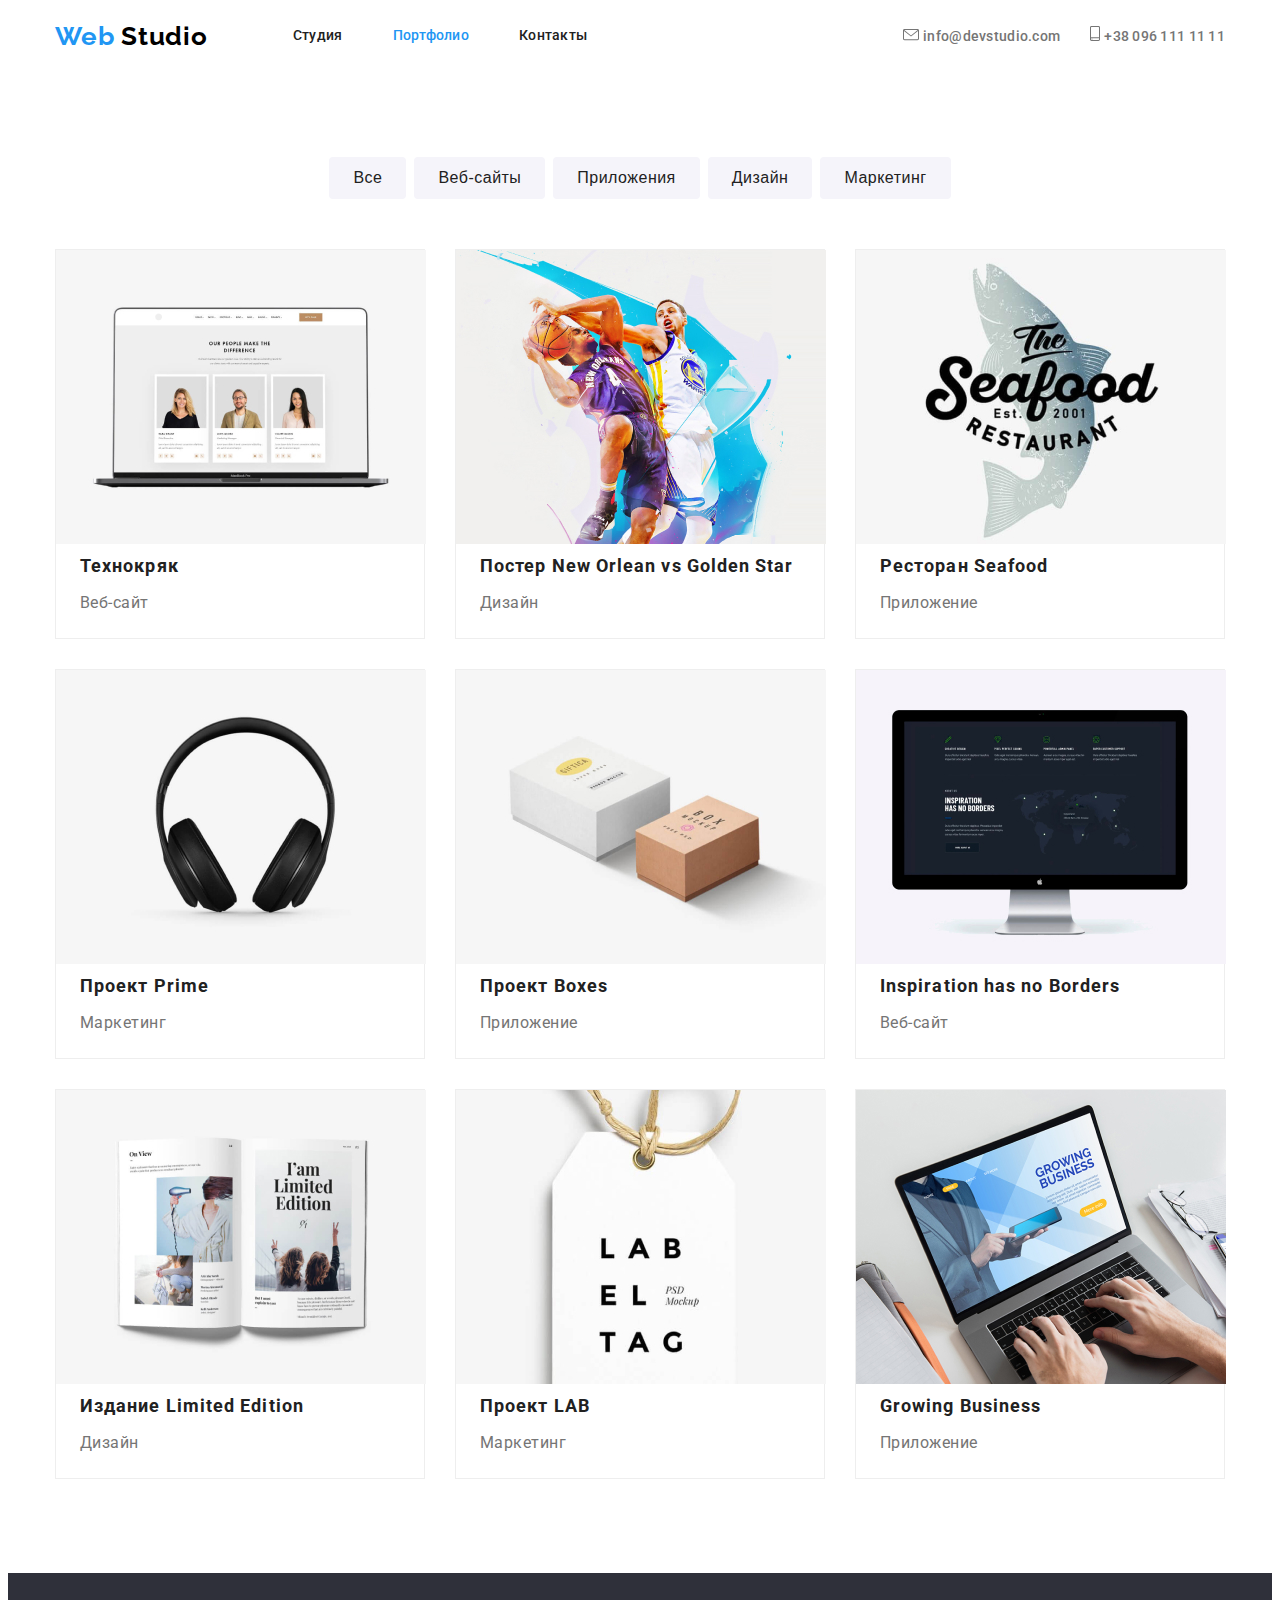
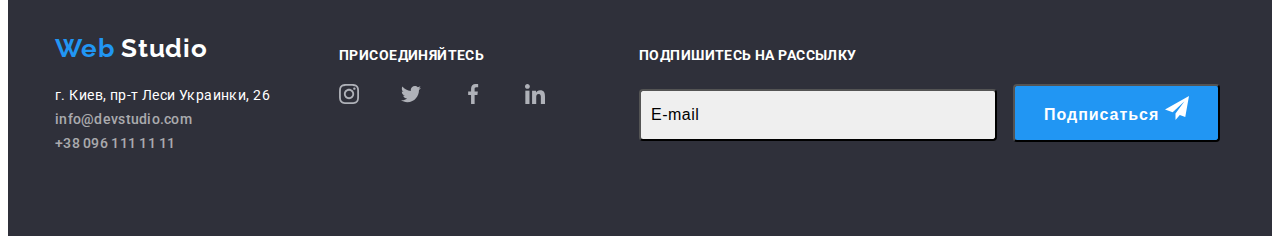
==== portfolio.html @ ec37e7ad "." ====
<!DOCTYPE html>
<html lang="ru">

<head>
  <meta charset="UTF-8">
  <meta name="viewport" content="width=device-width, initial-scale=1.0">
  <title>Portfolio Web Studio</title>
  <link href="https://fonts.googleapis.com/css2?family=Raleway:wght@700&family=Roboto:wght@400;500;700;900&display=swap"
    rel="stylesheet">
  <link rel="stylesheet" href="./css/styles.css">

</head>

<body>
  <header class="page-heder">
    <div class="container">
      <nav class="main-nav">
        <a href="./index.html" id="logotip" class="logo"><span class="first-word">Web</span> Studio</a>
        <ul class="site-nav list">
          <li class="item"><a href="" class="link">Студия</a></li>
          <li class="item"><a href="./portfolio.html" class="link current">Портфолио</a></li>
          <li class="item"><a href="" class="link">Контакты</a></li>
        </ul>


        <address class="contakts">
          <ul class="auth-nav list">
            <li class="item">
              <img src="./images/envelope.svg" aria-label="e-mail" width="16">
              <a href="mailto:info@devstudio.com" target="_blank" rel="noopener" class="link">
                info@devstudio.com
              </a>
            </li>
            <li class="item">
              <img src="./images/smartphone.svg" aria-label="phone" width="10">
              <a href="tel:+380961111111" target="_blank" rel="noopener" class="link">
                +38 096 111 11 11
              </a>
            </li>
          </ul>
        </address>
      </nav>
    </div>
  </header>

  <main>
    <div class="container">
      <h1 hidden>Наши работы</h1>
      <nav class="filter">
        <ul class="list portfolio-nav">
          <li class="item"><button type="button" class="btn-portfolio">Все</button></li>
          <li class="item"><button type="button" class="btn-portfolio">Веб-сайты</button></li>
          <li class="item"><button type="button" class="btn-portfolio">Приложения</button></li>
          <li class="item"><button type="button" class="btn-portfolio">Дизайн</button></li>
          <li class="item"><button type="button" class="btn-portfolio">Маркетинг</button></li>
        </ul>
      </nav>
    </div>

    <section class="portfolio">
      <div class="container">
        <ul class="list flex-list">
          <li class="item"><a href="" class="link">
              <img src="./images/technok.jpg" alt="" width="370">
              <h2 class="title">Технокряк</h2>
              <p class="desc">Веб-сайт</p>
              <p class="text" hidden>Технокряк это современная площадка распространения коронавируса. Компании используют
                эту платформу
                для цифрового шпионажа и атак на защищённые сервера конкурентов
              </p>
            </a>
          </li>
          <li class="item"><a href="" class="link">
              <img src="./images/poster.jpg" alt="" width="370">
              <h2 class="title">Постер New Orlean vs Golden Star</h2>
              <p class="desc">Дизайн</p>
              <p class="text" hidden>Lorem ipsum dolor sit amet.</p>
            </a>
          </li>
          <li class="item"><a href="" class="link">
              <img src="./images/restoran.jpg" alt="" width="370">
              <h2 class="title">Ресторан Seafood</h2>
              <p class="desc">Приложение</p>
              <p class="text" hidden>Lorem ipsum dolor sit amet.</p>
            </a>
          </li>
          <li class="item"><a href="" class="link">
              <img src="./images/prime.jpg" alt="" width="370">
              <h2 class="title">Проект Prime</h2>
              <p class="desc">Маркетинг</p>
              <p class="text" hidden>Lorem ipsum dolor sit amet.</p>
            </a>
          </li>
          <li class="item"><a href="" class="link">
              <img src="./images/box.jpg" alt="" width="370">
              <h2 class="title">Проект Boxes</h2>
              <p class="desc">Приложение</p>
              <p class="text" hidden>Lorem ipsum dolor sit amet.</p>
            </a>
          </li>
          <li class="item"><a href="" class="link">
              <img src="./images/Inspiration.jpg" alt="" width="370">
              <h2 class="title">Inspiration has no Borders</h2>
              <p class="desc">Веб-сайт</p>
              <p class="text" hidden>Lorem ipsum dolor sit amet.</p>
            </a>
          </li>
          <li class="item"><a href="" class="link">
              <img src="./images/izdanie.jpg" alt="" width="370">
              <h2 class="title">Издание Limited Edition</h2>
              <p class="desc">Дизайн</p>
              <p class="text" hidden>Lorem ipsum dolor sit amet.</p>
            </a>
          </li>
          <li class="item"><a href="" class="link">
              <img src="./images/lab.jpg" alt="" width="370">
              <h2 class="title">Проект LAB</h2>
              <p class="desc">Маркетинг</p>
              <p class="text" hidden>Lorem ipsum dolor sit amet.</p>
            </a>
          </li>
          <li class="item"><a href="" class="link">
              <img src="./images/Growing.jpg" alt="" width="370">
              <h2 class="title">Growing Business</h2>
              <p class="desc">Приложение</p>
              <p class="text" hidden>Lorem ipsum dolor sit amet.</p>
            </a>
          </li>
        </ul>
      </div>
    </section>
  </main>

  <footer class="futer-nav">
    <div class="container main-futr-nav">
      <div class="futer-address">
        <h2 class="futer-logo"><a href="#logotip" class="logo"><span class="first-word">Web</span> Studio</a></h2>
        <address class="contakts">
          <a href="https://goo.gl/maps/Xc64wXDjSddmCVxUA" target="_blank" class="adress">г. Киев, пр-т Леси Украинки, 26
          </a><br>
          <a href="mailto:info@devstudio.com" target="_blank" class="link">info@devstudio.com
          </a><br>
          <a href="tel:+380961111111" target="_blank" class="link">+38 096 111 11 11
          </a>
        </address>
      </div>
      <div class="futer-link">
        <b class="title">Присоединяйтесь</b>
        <ul class="list our-link">
          <li class="item">
            <a href="" target="_blank" rel="noopener" class="link"><img src="./images/instagram.svg"
                aria-label="instagram" width="20"></a>
          </li>
          <li class="item">
            <a href="" target="_blank" rel="noopener" class="link"><img src="./images/twitter.svg" aria-label="twitter"
                width="20"></a>
          </li>
          <li class="item">
            <a href="" target="_blank" rel="noopener" class="link"><img src="./images/facebook.svg"
                aria-label="facebook" width="20"></a>
          </li class="item">
          <li>
            <a href="" target="_blank" rel="noopener" class="link"><img src="./images/linkedin.svg"
                aria-label="linkedin" width="20"></a>
          </li class="item">
        </ul>
      </div>
      <div class="foter-account">
        <b class="title">Подпишитесь на рассылку</b>
        <div class="futer-btn">
          <button class="windows">E-mail</button>
          <button class="btn">Подписаться <img src="./images/icon.svg" aria-label="" width="24"></button>
        </div>
      </div>
    </div>
  </footer>
</body>

</html>
---- css/styles.css ----
:root {
  --primary-text-color: #212121;
  --title-text-color: #757575;
  --primary-white-color: #ffffff;
  --accent-color: #2196f3;
  --accent-futer-color: rgba(255, 255, 255, 0.6);
  --logo-color: #000000;
  --beck-btn-portfolio: #f5f4fa;
  --second-border-colo: #afb1b8;
  --portfolio-border-color: #EEEEEE;
  --beck-futer-color: #2F303A;
}

html {
  box-sizing: border-box;
}

*,
*::before,
*::after {
  box-sizing: inherit;
}

body {
  background-color: var(--primary-white-color);
  color: var(--primary-text-color);

  font-family: "Roboto", sans-serif;
}
.list {
  margin: 0;
  padding: 0;
  list-style: none;
}

.container {
  margin-left: auto;
  margin-right: auto;
  width: 1200px;
  padding-left: 15px;
  padding-right: 15px;
}

.site-nav {
  display: flex;
  margin-left: 85px;
}
.site-nav .item + .item {
  margin-left: 50px;
}
.site-nav .link {
  display: block;
  padding-top: 20px;
  padding-bottom: 20px;
}

.auth-nav {
  display: flex;
}
.contakts {
  margin-left: auto;
}
.auth-nav .item + .item {
  margin-left: 30px;
}
.main-nav {
  display: flex;
  align-items: center;
}

.logo {
  color: var(--logo-color);

  text-decoration: none;
  font-family: Raleway;
  font-weight: 700;
  font-size: 26px;
  line-height: 1.19;
  letter-spacing: 0.03em;
}
.logo .first-word {
  color: var(--accent-color);
}

.list .link,
.team .link {
  color: var(--primary-text-color);

  text-decoration: none;
  font-weight: 500;
  font-size: 14px;
  line-height: 1.14;
  letter-spacing: 0.02em;
}

.logo:hover,
.list .link:hover,
.list .link:focus,
.contakts .link:hover,
.contakts .link:focus,
.futer-nav .logo:hover {
  color: var(--accent-color);
}

.contakts .link {
  color: var(--title-text-color);

  text-decoration: none;
  font-style: normal;
  font-weight: 500;
  font-size: 14px;
  line-height: 1.14;
  letter-spacing: 0.02em;
}

.hero {
  text-align: center;
  margin-top: 0;
  margin-bottom: 93px;
}
.advantage,
.operations,
.team,
.clients {
  margin-top: 0;
  margin-bottom: 94px;
}
.hero-title {
  margin-top: 0;
  margin-bottom: 26px;

  color: var(--primary-white-color);
  background-color: var(--title-text-color);

  font-weight: 900;
  font-size: 44px;
  line-height: 1.36;

  letter-spacing: 0.06em;
  text-transform: uppercase;
}

.hero .link {
  display: inline-block;
  border-radius: 4px;
  padding: 13px 38px 7px 26px;
  min-width: 200px;

  color: var(--primary-white-color);
  background-color: var(--accent-color);

  text-decoration: none;
  font-weight: 700;
  font-size: 16px;
  line-height: 1.87;
  letter-spacing: 0.06em;
}
.excellence {
  display: flex;
}

.excellence .item + .item {
  margin-left: 30px;
}

.icone {
  display: inline-block;
  padding: 25px 100px;
  width: 270px;
  background-color: var(--beck-btn-portfolio);
  margin-bottom: 30px;
}

.advantage .title,
.futer-link .title,
.foter-account .title {
  font-weight: 700;
  font-size: 14px;
  line-height: 1.14;
  letter-spacing: 0.03em;
  text-transform: uppercase;
  margin-top: 0;
  margin-bottom: 10px;
}

.advantage .text {
  color: var(--title-text-color);

  font-weight: 400;
  font-size: 14px;
  line-height: 1.17;
  letter-spacing: 0.03em;
  margin: 0;
}

.operations .title,
.team .title,
.clients .title {
  font-weight: 700;
  font-size: 36px;
  line-height: 1.17;
  text-align: center;
  letter-spacing: 0.03em;
  margin-top: 0;
  margin-bottom: 50px;
}

.our-work {
  display: flex;
}
.our-work .item + .item {
  margin-left: 30px;
}
.our-team {
  display: flex;
}
.our-team .item + .item {
  margin-left: 30px;
}

.my-link {
  display: flex;
  justify-content: space-between;
}

.operations .text {
  margin: 0;
  width: 370px;
  padding-top: 27px;
  padding-bottom: 27px;
  text-align: center;

  color: var(--primary-white-color);
  background-color: var(--title-text-color);

  font-weight: 700;
  font-size: 14px;
  line-height: 1.14;
  letter-spacing: 0.03em;
  text-transform: uppercase;
}

.team {
  background-color: var(--beck-btn-portfolio);
}
.team .container {
  padding-top: 94px;
  padding-bottom: 94px;
}

.container-persons {
  width: 270px;
  text-align: center;
  padding-bottom: 24px;
}

.team-persons {
  font-weight: 500;
  font-size: 16px;
  line-height: 1.19;
  letter-spacing: 0.03em;
  margin-top: 30px;
  margin-bottom: 10px;
}

.container-persons .list {
  width: 206px;
  margin-right: 32px;
  margin-left: 32px;
}

.team .text {
  margin-top: 0;
  margin-bottom: 16px;
  color: var(--title-text-color);

  font-weight: 400;
  font-size: 16px;
  line-height: 1.19;
  letter-spacing: 0.03em;
}

.team .link:hover,
.futer-link .link:hover {
  background-color: var(--accent-color);
}

.our-clients {
  display: flex;
  align-items: stretch;
}
.our-clients .item + .item {
  margin-left: 30px;
}

.logo-clients {
  padding-top: 20px;
  width: 170px;
  height: 90px;
  text-align: center;
  border-radius: 4px;
  border: 1px solid var(--second-border-colo);
  box-sizing: border-box;
}

.clients .logo-clients:hover {
  border-color: var(--accent-color);
}

.main-futr-nav {
  display: flex;
}

.futer-nav {
  background-color: var(--beck-futer-color);
  color: var(--primary-white-color);
}
.futer-nav .logo,
.futer-nav .adress {
  color: var(--primary-white-color);
  text-decoration: none;
}

.futer-address {
  padding-top: 60px;
  padding-bottom: 60px;
}
.futer-logo {
  margin-top: 0;
  margin-bottom: 20px;
}

.futer-nav .link {
  color: var(--accent-futer-color);
}

.futer-nav .contakts {
  font-style: normal;
  font-weight: 400;
  font-size: 14px;
  line-height: 1.71;
  letter-spacing: 0.03em;
}

.futer-link {
  padding-top: 72px;
  padding-bottom: 100px;
  margin-right: 94px;
  margin-left: 69px;
}
.foter-account {
  padding-top: 72px;
  padding-bottom: 94px;
}

.futer-link .list {
  width: 206px;
}

.futer-link .link {
  text-decoration: none;
}
.our-link {
  display: flex;
  justify-content: space-between;
  margin-top: 20px;
}

.futer-btn {
  margin-top: 20px;
}
.windows {
  width: 358px;
  border-radius: 4px;
  text-align: left;
  padding-left: 10px;
  padding-top: 14px;
  padding-bottom: 14px;
  margin-right: 12px;

  font-weight: 400;
  font-size: 16px;
  line-height: 1.25;
  letter-spacing: 0.03em;
}

.btn {
  display: inline-block;
  min-width: 200px;
  border-radius: 4px;
  padding: 10px 29px;

  color: var(--primary-white-color);
  background-color: var(--accent-color);

  font-weight: 700;
  font-size: 16px;
  line-height: 1.87;
  letter-spacing: 0.06em;
}

/* Portfolio */
.list .current {
  color: var(--accent-color);
}

.btn-portfolio {
  border-radius: 4px;
  border-color: transparent;
  padding: 6px 22px;
  color: var(--primary-text-color);
  background-color: var(--beck-btn-portfolio);

  font-weight: 500;
  font-size: 16px;
  line-height: 1.63;
  text-align: center;
  letter-spacing: 0.03em;
}
.portfolio-nav {
  display: flex;
  justify-content: center;
}
.portfolio-nav .item + .item {
  margin-left: 8px;
}

.btn-portfolio:hover,
.btn-portfolio:focus {
  color: var(--primary-white-color);
  background-color: var(--accent-color);
}

.portfolio .link {
  text-decoration: none;
}
.filter {
  margin-top: 93px;
  margin-bottom: 50px;
}

.flex-list {
  display: flex;
  flex-wrap: wrap;
  margin-bottom: 94px;
}

.flex-list .item {
  width: 370px;
  margin-right: 30px;
  margin-bottom: 30px;
  border: 1px solid var(--portfolio-border-color);

}
.flex-list .item:nth-child(3n) {
  margin-right: 0;
  margin-bottom: 30px;
}
.flex-list .item:nth-last-child(-n + 3) {
  margin-bottom: 0;
}

.portfolio .title {
  margin-top: 0;
  margin-bottom: 4px;
  margin-left: 24px;
  color: var(--primary-text-color);

  font-weight: 700;
  font-size: 18px;
  line-height: 2;
  letter-spacing: 0.06em;
}
.portfolio .desc {
  margin-top: 0;
  margin-bottom: 20px;
  margin-left: 24px;
  color: var(--title-text-color);

  font-weight: 400;
  font-size: 16px;
  line-height: 1.87;
  letter-spacing: 0.03em;
}
.portfolio .text {
  color: var(--primary-white-color);
  background-color: var(--beck-link-portfolio);

  font-weight: 400;
  font-size: 18px;
  line-height: 1.56;
  letter-spacing: 0.03em;
}
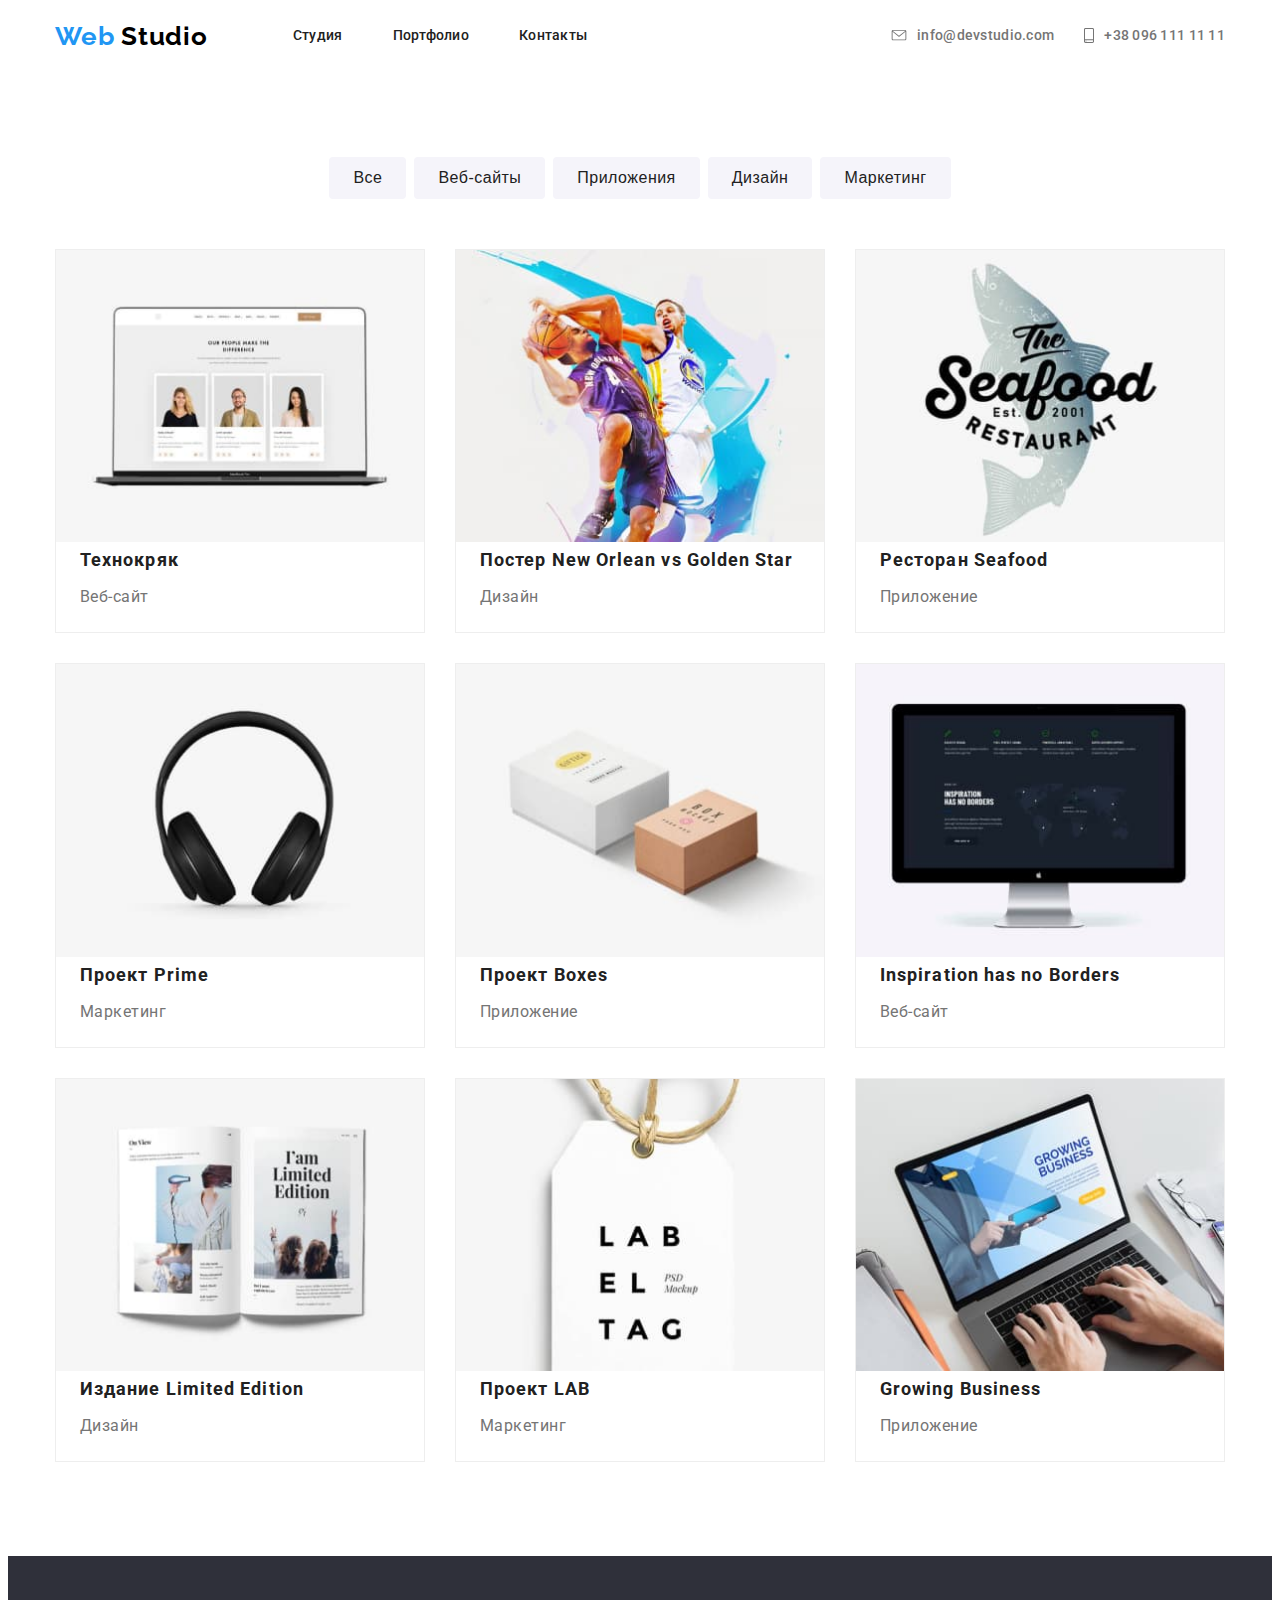
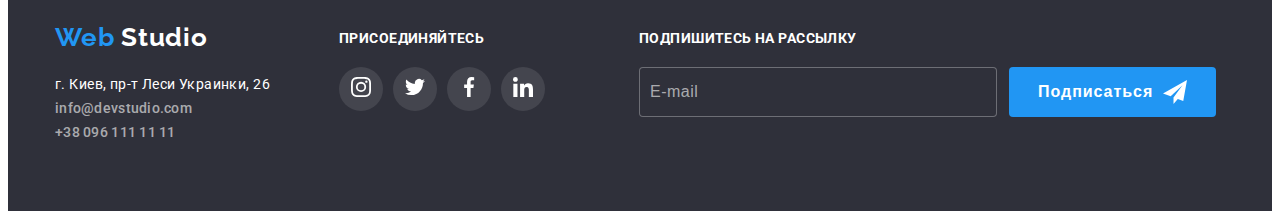
==== commit 26d3d947: "обновил страничку Портфолио" ====
--- a/portfolio.html
+++ b/portfolio.html
@@ -18,22 +18,25 @@
         <a href="./index.html" id="logotip" class="logo"><span class="first-word">Web</span> Studio</a>
         <ul class="site-nav list">
           <li class="item"><a href="" class="link">Студия</a></li>
-          <li class="item"><a href="./portfolio.html" class="link current">Портфолио</a></li>
+          <li class="item"><a href="./portfolio.html" class="link">Портфолио</a></li>
           <li class="item"><a href="" class="link">Контакты</a></li>
         </ul>
-
 
         <address class="contakts">
           <ul class="auth-nav list">
             <li class="item">
-              <img src="./images/envelope.svg" aria-label="e-mail" width="16">
               <a href="mailto:info@devstudio.com" target="_blank" rel="noopener" class="link">
+                <svg class="icon mail-icon">
+                  <use xlink:href="../images/sprite.svg#envelope"></use>
+                </svg>
                 info@devstudio.com
               </a>
             </li>
             <li class="item">
-              <img src="./images/smartphone.svg" aria-label="phone" width="10">
               <a href="tel:+380961111111" target="_blank" rel="noopener" class="link">
+                <svg class="icon tel-icon">
+                  <use xlink:href="../images/sprite.svg#smartphone"></use>
+                </svg>
                 +38 096 111 11 11
               </a>
             </li>
@@ -61,7 +64,7 @@
       <div class="container">
         <ul class="list flex-list">
           <li class="item"><a href="" class="link">
-              <img src="./images/technok.jpg" alt="" width="370">
+              <img src="./images/technok.jpg" alt="" width="368">
               <h2 class="title">Технокряк</h2>
               <p class="desc">Веб-сайт</p>
               <p class="text" hidden>Технокряк это современная площадка распространения коронавируса. Компании используют
@@ -71,56 +74,56 @@
             </a>
           </li>
           <li class="item"><a href="" class="link">
-              <img src="./images/poster.jpg" alt="" width="370">
+              <img src="./images/poster.jpg" alt="" width="368">
               <h2 class="title">Постер New Orlean vs Golden Star</h2>
               <p class="desc">Дизайн</p>
               <p class="text" hidden>Lorem ipsum dolor sit amet.</p>
             </a>
           </li>
           <li class="item"><a href="" class="link">
-              <img src="./images/restoran.jpg" alt="" width="370">
+              <img src="./images/restoran.jpg" alt="" width="368">
               <h2 class="title">Ресторан Seafood</h2>
               <p class="desc">Приложение</p>
               <p class="text" hidden>Lorem ipsum dolor sit amet.</p>
             </a>
           </li>
           <li class="item"><a href="" class="link">
-              <img src="./images/prime.jpg" alt="" width="370">
+              <img src="./images/prime.jpg" alt="" width="368">
               <h2 class="title">Проект Prime</h2>
               <p class="desc">Маркетинг</p>
               <p class="text" hidden>Lorem ipsum dolor sit amet.</p>
             </a>
           </li>
           <li class="item"><a href="" class="link">
-              <img src="./images/box.jpg" alt="" width="370">
+              <img src="./images/box.jpg" alt="" width="368">
               <h2 class="title">Проект Boxes</h2>
               <p class="desc">Приложение</p>
               <p class="text" hidden>Lorem ipsum dolor sit amet.</p>
             </a>
           </li>
           <li class="item"><a href="" class="link">
-              <img src="./images/Inspiration.jpg" alt="" width="370">
+              <img src="./images/Inspiration.jpg" alt="" width="368">
               <h2 class="title">Inspiration has no Borders</h2>
               <p class="desc">Веб-сайт</p>
               <p class="text" hidden>Lorem ipsum dolor sit amet.</p>
             </a>
           </li>
           <li class="item"><a href="" class="link">
-              <img src="./images/izdanie.jpg" alt="" width="370">
+              <img src="./images/izdanie.jpg" alt="" width="368">
               <h2 class="title">Издание Limited Edition</h2>
               <p class="desc">Дизайн</p>
               <p class="text" hidden>Lorem ipsum dolor sit amet.</p>
             </a>
           </li>
           <li class="item"><a href="" class="link">
-              <img src="./images/lab.jpg" alt="" width="370">
+              <img src="./images/lab.jpg" alt="" width="368">
               <h2 class="title">Проект LAB</h2>
               <p class="desc">Маркетинг</p>
               <p class="text" hidden>Lorem ipsum dolor sit amet.</p>
             </a>
           </li>
           <li class="item"><a href="" class="link">
-              <img src="./images/Growing.jpg" alt="" width="370">
+              <img src="./images/Growing.jpg" alt="" width="368">
               <h2 class="title">Growing Business</h2>
               <p class="desc">Приложение</p>
               <p class="text" hidden>Lorem ipsum dolor sit amet.</p>
@@ -148,28 +151,38 @@
         <b class="title">Присоединяйтесь</b>
         <ul class="list our-link">
           <li class="item">
-            <a href="" target="_blank" rel="noopener" class="link"><img src="./images/instagram.svg"
-                aria-label="instagram" width="20"></a>
+            <a href="" target="_blank" rel="noopener" class="link"><span class=visually-hidden>instagram</span><svg
+                class="icon instagram">
+                <use xlink:href="../images/sprite.svg#instagram"></use>
+              </svg></a>
           </li>
           <li class="item">
-            <a href="" target="_blank" rel="noopener" class="link"><img src="./images/twitter.svg" aria-label="twitter"
-                width="20"></a>
+            <a href="" target="_blank" rel="noopener" class="link"><span class=visually-hidden>twitter</span><svg
+                class="icon twitter">
+                <use xlink:href="../images/sprite.svg#twitter"></use>
+              </svg></a>
           </li>
           <li class="item">
-            <a href="" target="_blank" rel="noopener" class="link"><img src="./images/facebook.svg"
-                aria-label="facebook" width="20"></a>
-          </li class="item">
-          <li>
-            <a href="" target="_blank" rel="noopener" class="link"><img src="./images/linkedin.svg"
-                aria-label="linkedin" width="20"></a>
-          </li class="item">
+            <a href="" target="_blank" rel="noopener" class="link"><span class=visually-hidden>facebook</span><svg
+                class="icon facebook">
+                <use xlink:href="../images/sprite.svg#facebook"></use>
+              </svg></a>
+          </li>
+          <li class="item">
+            <a href="" target="_blank" rel="noopener" class="link"><span class=visually-hidden>linkedin</span><svg
+                class="icon linkedin">
+                <use xlink:href="../images/sprite.svg#linkedin"></use>
+              </svg></a>
+          </li>
         </ul>
       </div>
       <div class="foter-account">
         <b class="title">Подпишитесь на рассылку</b>
         <div class="futer-btn">
           <button class="windows">E-mail</button>
-          <button class="btn">Подписаться <img src="./images/icon.svg" aria-label="" width="24"></button>
+          <button class="btn">Подписаться <svg class="icon fly">
+              <use xlink:href="../images/sprite.svg#icon"></use>
+            </svg></button>
         </div>
       </div>
     </div>
--- a/css/styles.css
+++ b/css/styles.css
@@ -7,8 +7,10 @@
   --logo-color: #000000;
   --beck-btn-portfolio: #f5f4fa;
   --second-border-colo: #afb1b8;
-  --portfolio-border-color: #EEEEEE;
-  --beck-futer-color: #2F303A;
+  --portfolio-border-color: #eeeeee;
+  --beck-futer-color: #2f303a;
+  --hover-color-link: rgba(255, 255, 255, 0.1);
+  --futer-borber: rgba(255, 255, 255, 0.3);
 }
 
 html {
@@ -26,6 +28,19 @@
   color: var(--primary-text-color);
 
   font-family: "Roboto", sans-serif;
+}
+img {
+  display: block;
+}
+.visually-hidden {
+  position: absolute;
+  width: 1px;
+  height: 1px;
+  margin: -1px;
+  border: 0;
+  padding: 0;
+  clip: rect(0 0 0 0);
+  overflow: hidden;
 }
 .list {
   margin: 0;
@@ -39,6 +54,7 @@
   width: 1200px;
   padding-left: 15px;
   padding-right: 15px;
+  align-items: center;
 }
 
 .site-nav {
@@ -56,6 +72,10 @@
 
 .auth-nav {
   display: flex;
+}
+.auth-nav .link {
+  display: flex;
+  align-items: center;
 }
 .contakts {
   margin-left: auto;
@@ -96,8 +116,6 @@
 .logo:hover,
 .list .link:hover,
 .list .link:focus,
-.contakts .link:hover,
-.contakts .link:focus,
 .futer-nav .logo:hover {
   color: var(--accent-color);
 }
@@ -112,12 +130,43 @@
   line-height: 1.14;
   letter-spacing: 0.02em;
 }
+.mail-icon {
+  width: 16px;
+  height: 11px;
+  fill: currentColor;
+  margin-right: 10px;
+}
+
+.tel-icon {
+  width: 10px;
+  height: 15px;
+  fill: currentColor;
+  margin-right: 10px;
+}
 
 .hero {
   text-align: center;
   margin-top: 0;
   margin-bottom: 93px;
 }
+
+.hero {
+  padding-top: 153px;
+  height: 600px;
+  max-width: 1600px;
+  margin-left: auto;
+  margin-right: auto;
+  background-color: var(--title-text-color);
+  background-image: linear-gradient(
+      rgba(47, 48, 58, 0.8),
+      rgba(47, 48, 58, 0.8)
+    ),
+    url("../images/Header.jpg");
+  background-size: cover;
+  background-repeat: no-repeat;
+  background-position: center;
+}
+
 .advantage,
 .operations,
 .team,
@@ -126,11 +175,10 @@
   margin-bottom: 94px;
 }
 .hero-title {
-  margin-top: 0;
+  margin-top: 0px;
   margin-bottom: 26px;
 
   color: var(--primary-white-color);
-  background-color: var(--title-text-color);
 
   font-weight: 900;
   font-size: 44px;
@@ -170,7 +218,10 @@
   background-color: var(--beck-btn-portfolio);
   margin-bottom: 30px;
 }
-
+.icone .icon {
+  width: 70px;
+  height: 70px;
+}
 .advantage .title,
 .futer-link .title,
 .foter-account .title {
@@ -217,7 +268,9 @@
 .our-team .item + .item {
   margin-left: 30px;
 }
-
+.my-link .item + .item {
+  margin-left: 10px;
+}
 .my-link {
   display: flex;
   justify-content: space-between;
@@ -252,6 +305,10 @@
   width: 270px;
   text-align: center;
   padding-bottom: 24px;
+  background-color: var(--primary-white-color);
+  border-radius: 0px 0px 4px 4px;
+  box-shadow: 0px 1px 3px rgba(0, 0, 0, 0.12), 0px 1px 1px rgba(0, 0, 0, 0.14),
+    0px 2px 1px rgba(0, 0, 0, 0.2);
 }
 
 .team-persons {
@@ -280,7 +337,25 @@
   letter-spacing: 0.03em;
 }
 
-.team .link:hover,
+.team .link {
+  color: var(--second-border-colo);
+  display: flex;
+  justify-content: center;
+  align-items: center;
+  width: 44px;
+  height: 44px;
+  border-radius: 50%;
+}
+.team .icon {
+  width: 20px;
+  height: 20px;
+  fill: currentColor;
+}
+.team .link:hover {
+  color: var(--primary-white-color);
+  background-color: var(--accent-color);
+}
+
 .futer-link .link:hover {
   background-color: var(--accent-color);
 }
@@ -293,7 +368,9 @@
   margin-left: 30px;
 }
 
-.logo-clients {
+.clients-link {
+  display: flex;
+  justify-content: center;
   padding-top: 20px;
   width: 170px;
   height: 90px;
@@ -301,10 +378,12 @@
   border-radius: 4px;
   border: 1px solid var(--second-border-colo);
   box-sizing: border-box;
-}
-
-.clients .logo-clients:hover {
+  fill: var(--second-border-colo);
+}
+
+.clients-link:hover {
   border-color: var(--accent-color);
+  fill: var(--accent-color);
 }
 
 .main-futr-nav {
@@ -357,39 +436,67 @@
   width: 206px;
 }
 
-.futer-link .link {
-  text-decoration: none;
+.our-link .icon {
+  width: 20px;
+  height: 20px;
+  fill: var(--primary-white-color);
+}
+
+.our-link .item {
+  display: flex;
+  justify-content: center;
+  align-items: center;
+  width: 44px;
+  height: 44px;
+  border-radius: 50%;
+  background-color: var(--hover-color-link);
 }
 .our-link {
   display: flex;
   justify-content: space-between;
   margin-top: 20px;
 }
+.our-link .item:hover {
+  background-color: var(--accent-color);
+}
 
 .futer-btn {
+  display: flex;
   margin-top: 20px;
+  flex-direction: row;
 }
 .windows {
   width: 358px;
+  height: 50px;
   border-radius: 4px;
   text-align: left;
   padding-left: 10px;
   padding-top: 14px;
   padding-bottom: 14px;
   margin-right: 12px;
-
+  border: 1px solid var(--futer-borber);
+  box-sizing: border-box;
   font-weight: 400;
   font-size: 16px;
   line-height: 1.25;
   letter-spacing: 0.03em;
-}
-
+  background-color: var(--beck-futer-color);
+  color: var(--accent-futer-color);
+}
+.fly {
+  width: 24px;
+  height: 24px;
+  fill: var(--primary-white-color);
+  margin-left: 10px;
+}
 .btn {
-  display: inline-block;
+  display: flex;
+  align-items: center;
   min-width: 200px;
+  height: 50px;
   border-radius: 4px;
   padding: 10px 29px;
-
+  border: none;
   color: var(--primary-white-color);
   background-color: var(--accent-color);
 
@@ -429,6 +536,9 @@
 .btn-portfolio:focus {
   color: var(--primary-white-color);
   background-color: var(--accent-color);
+  box-shadow: 0px 3px 1px rgba(0, 0, 0, 0.1), 0px 1px 2px rgba(0, 0, 0, 0.08),
+    0px 2px 2px rgba(0, 0, 0, 0.12);
+  border-radius: 4px;
 }
 
 .portfolio .link {
@@ -450,7 +560,6 @@
   margin-right: 30px;
   margin-bottom: 30px;
   border: 1px solid var(--portfolio-border-color);
-
 }
 .flex-list .item:nth-child(3n) {
   margin-right: 0;
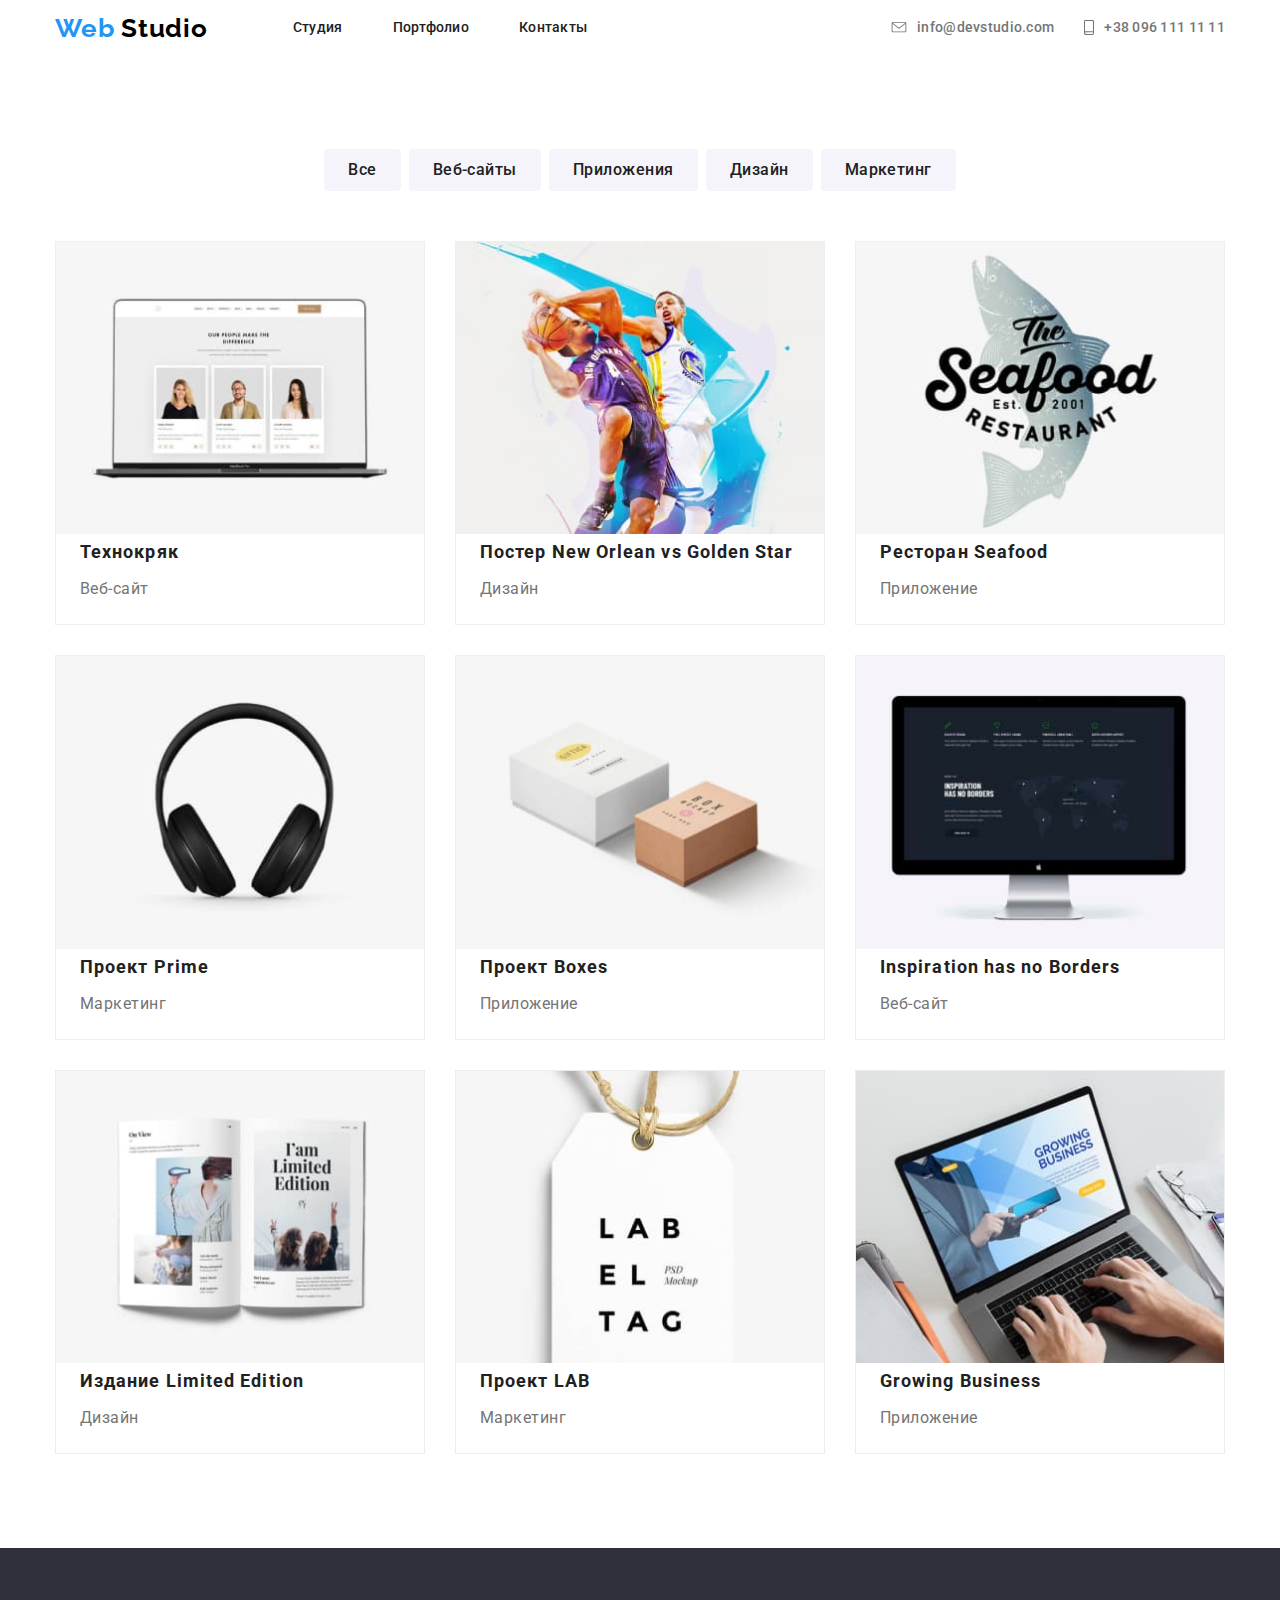
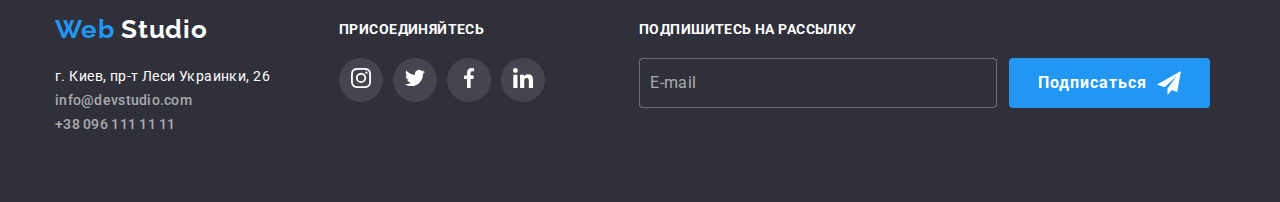
==== commit 596107dc: "нормалайз родключил" ====
--- a/portfolio.html
+++ b/portfolio.html
@@ -7,6 +7,7 @@
   <title>Portfolio Web Studio</title>
   <link href="https://fonts.googleapis.com/css2?family=Raleway:wght@700&family=Roboto:wght@400;500;700;900&display=swap"
     rel="stylesheet">
+    <link rel="stylesheet" href="./css/modern-normalize.css">
   <link rel="stylesheet" href="./css/styles.css">
 
 </head>
@@ -27,7 +28,7 @@
             <li class="item">
               <a href="mailto:info@devstudio.com" target="_blank" rel="noopener" class="link">
                 <svg class="icon mail-icon">
-                  <use xlink:href="../images/sprite.svg#envelope"></use>
+                  <use xlink:href="./images/sprite.svg#envelope"></use>
                 </svg>
                 info@devstudio.com
               </a>
@@ -35,7 +36,7 @@
             <li class="item">
               <a href="tel:+380961111111" target="_blank" rel="noopener" class="link">
                 <svg class="icon tel-icon">
-                  <use xlink:href="../images/sprite.svg#smartphone"></use>
+                  <use xlink:href="./images/sprite.svg#smartphone"></use>
                 </svg>
                 +38 096 111 11 11
               </a>
@@ -64,7 +65,7 @@
       <div class="container">
         <ul class="list flex-list">
           <li class="item"><a href="" class="link">
-              <img src="./images/technok.jpg" alt="" width="368">
+              <img src="./images/technok.jpg" alt="" width="370">
               <h2 class="title">Технокряк</h2>
               <p class="desc">Веб-сайт</p>
               <p class="text" hidden>Технокряк это современная площадка распространения коронавируса. Компании используют
@@ -74,56 +75,56 @@
             </a>
           </li>
           <li class="item"><a href="" class="link">
-              <img src="./images/poster.jpg" alt="" width="368">
+              <img src="./images/poster.jpg" alt="" width="370">
               <h2 class="title">Постер New Orlean vs Golden Star</h2>
               <p class="desc">Дизайн</p>
               <p class="text" hidden>Lorem ipsum dolor sit amet.</p>
             </a>
           </li>
           <li class="item"><a href="" class="link">
-              <img src="./images/restoran.jpg" alt="" width="368">
+              <img src="./images/restoran.jpg" alt="" width="370">
               <h2 class="title">Ресторан Seafood</h2>
               <p class="desc">Приложение</p>
               <p class="text" hidden>Lorem ipsum dolor sit amet.</p>
             </a>
           </li>
           <li class="item"><a href="" class="link">
-              <img src="./images/prime.jpg" alt="" width="368">
+              <img src="./images/prime.jpg" alt="" width="370">
               <h2 class="title">Проект Prime</h2>
               <p class="desc">Маркетинг</p>
               <p class="text" hidden>Lorem ipsum dolor sit amet.</p>
             </a>
           </li>
           <li class="item"><a href="" class="link">
-              <img src="./images/box.jpg" alt="" width="368">
+              <img src="./images/box.jpg" alt="" width="370">
               <h2 class="title">Проект Boxes</h2>
               <p class="desc">Приложение</p>
               <p class="text" hidden>Lorem ipsum dolor sit amet.</p>
             </a>
           </li>
           <li class="item"><a href="" class="link">
-              <img src="./images/Inspiration.jpg" alt="" width="368">
+              <img src="./images/Inspiration.jpg" alt="" width="370">
               <h2 class="title">Inspiration has no Borders</h2>
               <p class="desc">Веб-сайт</p>
               <p class="text" hidden>Lorem ipsum dolor sit amet.</p>
             </a>
           </li>
           <li class="item"><a href="" class="link">
-              <img src="./images/izdanie.jpg" alt="" width="368">
+              <img src="./images/izdanie.jpg" alt="" width="370">
               <h2 class="title">Издание Limited Edition</h2>
               <p class="desc">Дизайн</p>
               <p class="text" hidden>Lorem ipsum dolor sit amet.</p>
             </a>
           </li>
           <li class="item"><a href="" class="link">
-              <img src="./images/lab.jpg" alt="" width="368">
+              <img src="./images/lab.jpg" alt="" width="370">
               <h2 class="title">Проект LAB</h2>
               <p class="desc">Маркетинг</p>
               <p class="text" hidden>Lorem ipsum dolor sit amet.</p>
             </a>
           </li>
           <li class="item"><a href="" class="link">
-              <img src="./images/Growing.jpg" alt="" width="368">
+              <img src="./images/Growing.jpg" alt="" width="370">
               <h2 class="title">Growing Business</h2>
               <p class="desc">Приложение</p>
               <p class="text" hidden>Lorem ipsum dolor sit amet.</p>
@@ -153,25 +154,25 @@
           <li class="item">
             <a href="" target="_blank" rel="noopener" class="link"><span class=visually-hidden>instagram</span><svg
                 class="icon instagram">
-                <use xlink:href="../images/sprite.svg#instagram"></use>
+                <use xlink:href="./images/sprite.svg#instagram"></use>
               </svg></a>
           </li>
           <li class="item">
             <a href="" target="_blank" rel="noopener" class="link"><span class=visually-hidden>twitter</span><svg
                 class="icon twitter">
-                <use xlink:href="../images/sprite.svg#twitter"></use>
+                <use xlink:href="./images/sprite.svg#twitter"></use>
               </svg></a>
           </li>
           <li class="item">
             <a href="" target="_blank" rel="noopener" class="link"><span class=visually-hidden>facebook</span><svg
                 class="icon facebook">
-                <use xlink:href="../images/sprite.svg#facebook"></use>
+                <use xlink:href="./images/sprite.svg#facebook"></use>
               </svg></a>
           </li>
           <li class="item">
             <a href="" target="_blank" rel="noopener" class="link"><span class=visually-hidden>linkedin</span><svg
                 class="icon linkedin">
-                <use xlink:href="../images/sprite.svg#linkedin"></use>
+                <use xlink:href="./images/sprite.svg#linkedin"></use>
               </svg></a>
           </li>
         </ul>
@@ -181,7 +182,7 @@
         <div class="futer-btn">
           <button class="windows">E-mail</button>
           <button class="btn">Подписаться <svg class="icon fly">
-              <use xlink:href="../images/sprite.svg#icon"></use>
+              <use xlink:href="./images/sprite.svg#icon"></use>
             </svg></button>
         </div>
       </div>
--- a/css/styles.css
+++ b/css/styles.css
@@ -24,6 +24,7 @@
 }
 
 body {
+  margin: 0;
   background-color: var(--primary-white-color);
   color: var(--primary-text-color);
 
@@ -31,6 +32,8 @@
 }
 img {
   display: block;
+  max-width: 100%;
+  height: auto;
 }
 .visually-hidden {
   position: absolute;
@@ -150,7 +153,7 @@
   margin-bottom: 93px;
 }
 
-.hero {
+.hero-img {
   padding-top: 153px;
   height: 600px;
   max-width: 1600px;
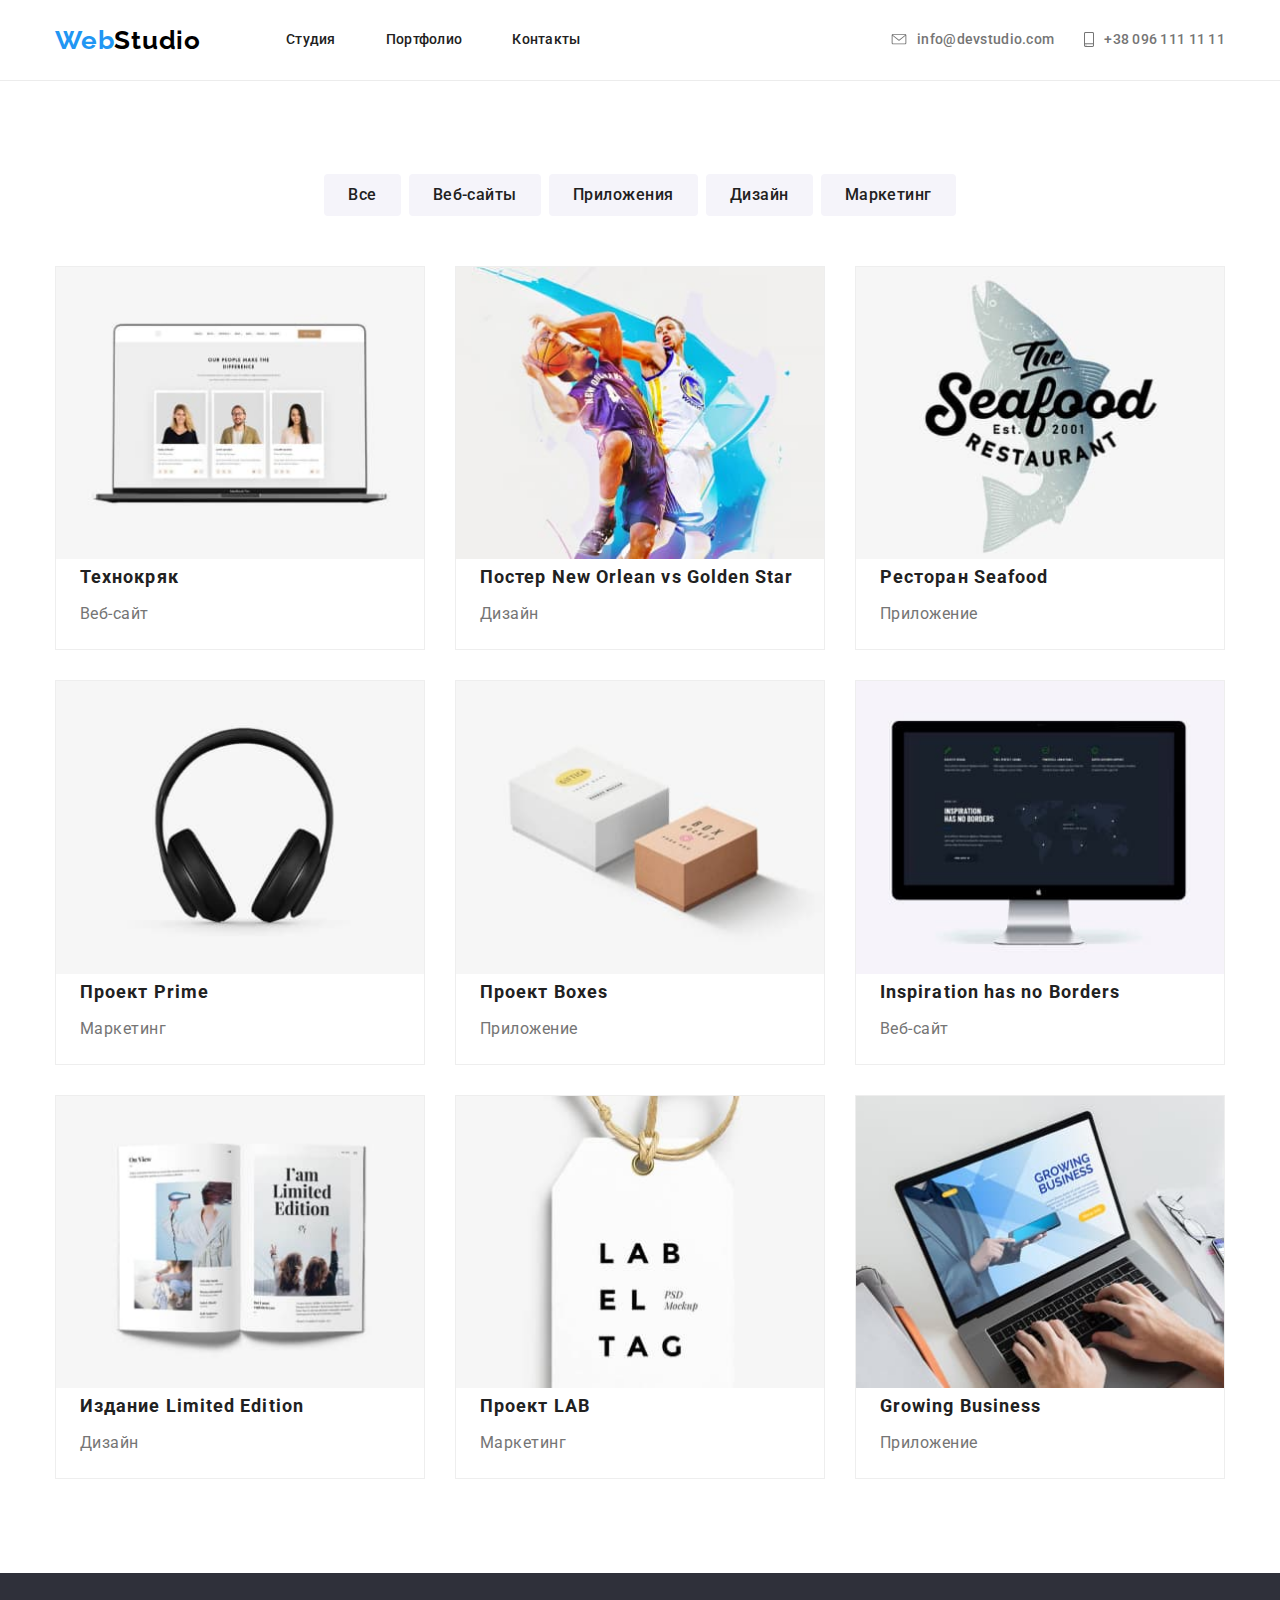
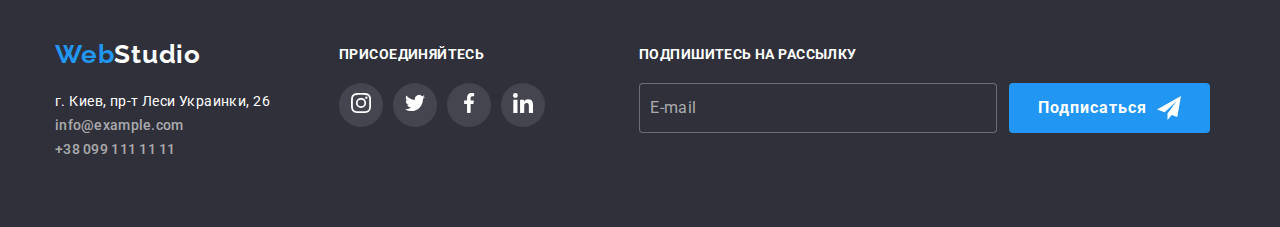
==== commit 9033f28e: "еще нашел изменения в макете" ====
--- a/portfolio.html
+++ b/portfolio.html
@@ -16,7 +16,7 @@
   <header class="page-heder">
     <div class="container">
       <nav class="main-nav">
-        <a href="./index.html" id="logotip" class="logo"><span class="first-word">Web</span> Studio</a>
+        <a href="./index.html" id="logotip" class="logo"><span class="first-word">Web</span>Studio</a>
         <ul class="site-nav list">
           <li class="item"><a href="" class="link">Студия</a></li>
           <li class="item"><a href="./portfolio.html" class="link">Портфолио</a></li>
@@ -138,13 +138,13 @@
   <footer class="futer-nav">
     <div class="container main-futr-nav">
       <div class="futer-address">
-        <h2 class="futer-logo"><a href="#logotip" class="logo"><span class="first-word">Web</span> Studio</a></h2>
+        <h2 class="futer-logo"><a href="#logotip" class="logo"><span class="first-word">Web</span>Studio</a></h2>
         <address class="contakts">
           <a href="https://goo.gl/maps/Xc64wXDjSddmCVxUA" target="_blank" class="adress">г. Киев, пр-т Леси Украинки, 26
           </a><br>
-          <a href="mailto:info@devstudio.com" target="_blank" class="link">info@devstudio.com
+          <a href="mailto:info@example.com" target="_blank" class="link">info@example.com
           </a><br>
-          <a href="tel:+380961111111" target="_blank" class="link">+38 096 111 11 11
+          <a href="tel:+380991111111" target="_blank" class="link">+38 099 111 11 11
           </a>
         </address>
       </div>
--- a/css/styles.css
+++ b/css/styles.css
@@ -11,6 +11,7 @@
   --beck-futer-color: #2f303a;
   --hover-color-link: rgba(255, 255, 255, 0.1);
   --futer-borber: rgba(255, 255, 255, 0.3);
+  --boder-line-head: #ECECEC;
 }
 
 html {
@@ -59,7 +60,9 @@
   padding-right: 15px;
   align-items: center;
 }
-
+.page-heder {
+  border-bottom: 1px solid #ECECEC;
+}
 .site-nav {
   display: flex;
   margin-left: 85px;
@@ -69,8 +72,8 @@
 }
 .site-nav .link {
   display: block;
-  padding-top: 20px;
-  padding-bottom: 20px;
+  padding-top: 32px;
+  padding-bottom: 32px;
 }
 
 .auth-nav {
@@ -159,10 +162,10 @@
   max-width: 1600px;
   margin-left: auto;
   margin-right: auto;
-  background-color: var(--title-text-color);
+  background-color: #C4C4C4;
   background-image: linear-gradient(
-      rgba(47, 48, 58, 0.8),
-      rgba(47, 48, 58, 0.8)
+      rgba(47, 48, 58, 0.4),
+      rgba(47, 48, 58, 0.4)
     ),
     url("../images/Header.jpg");
   background-size: cover;
@@ -553,6 +556,7 @@
 }
 
 .flex-list {
+  
   display: flex;
   flex-wrap: wrap;
   margin-bottom: 94px;
@@ -566,7 +570,6 @@
 }
 .flex-list .item:nth-child(3n) {
   margin-right: 0;
-  margin-bottom: 30px;
 }
 .flex-list .item:nth-last-child(-n + 3) {
   margin-bottom: 0;
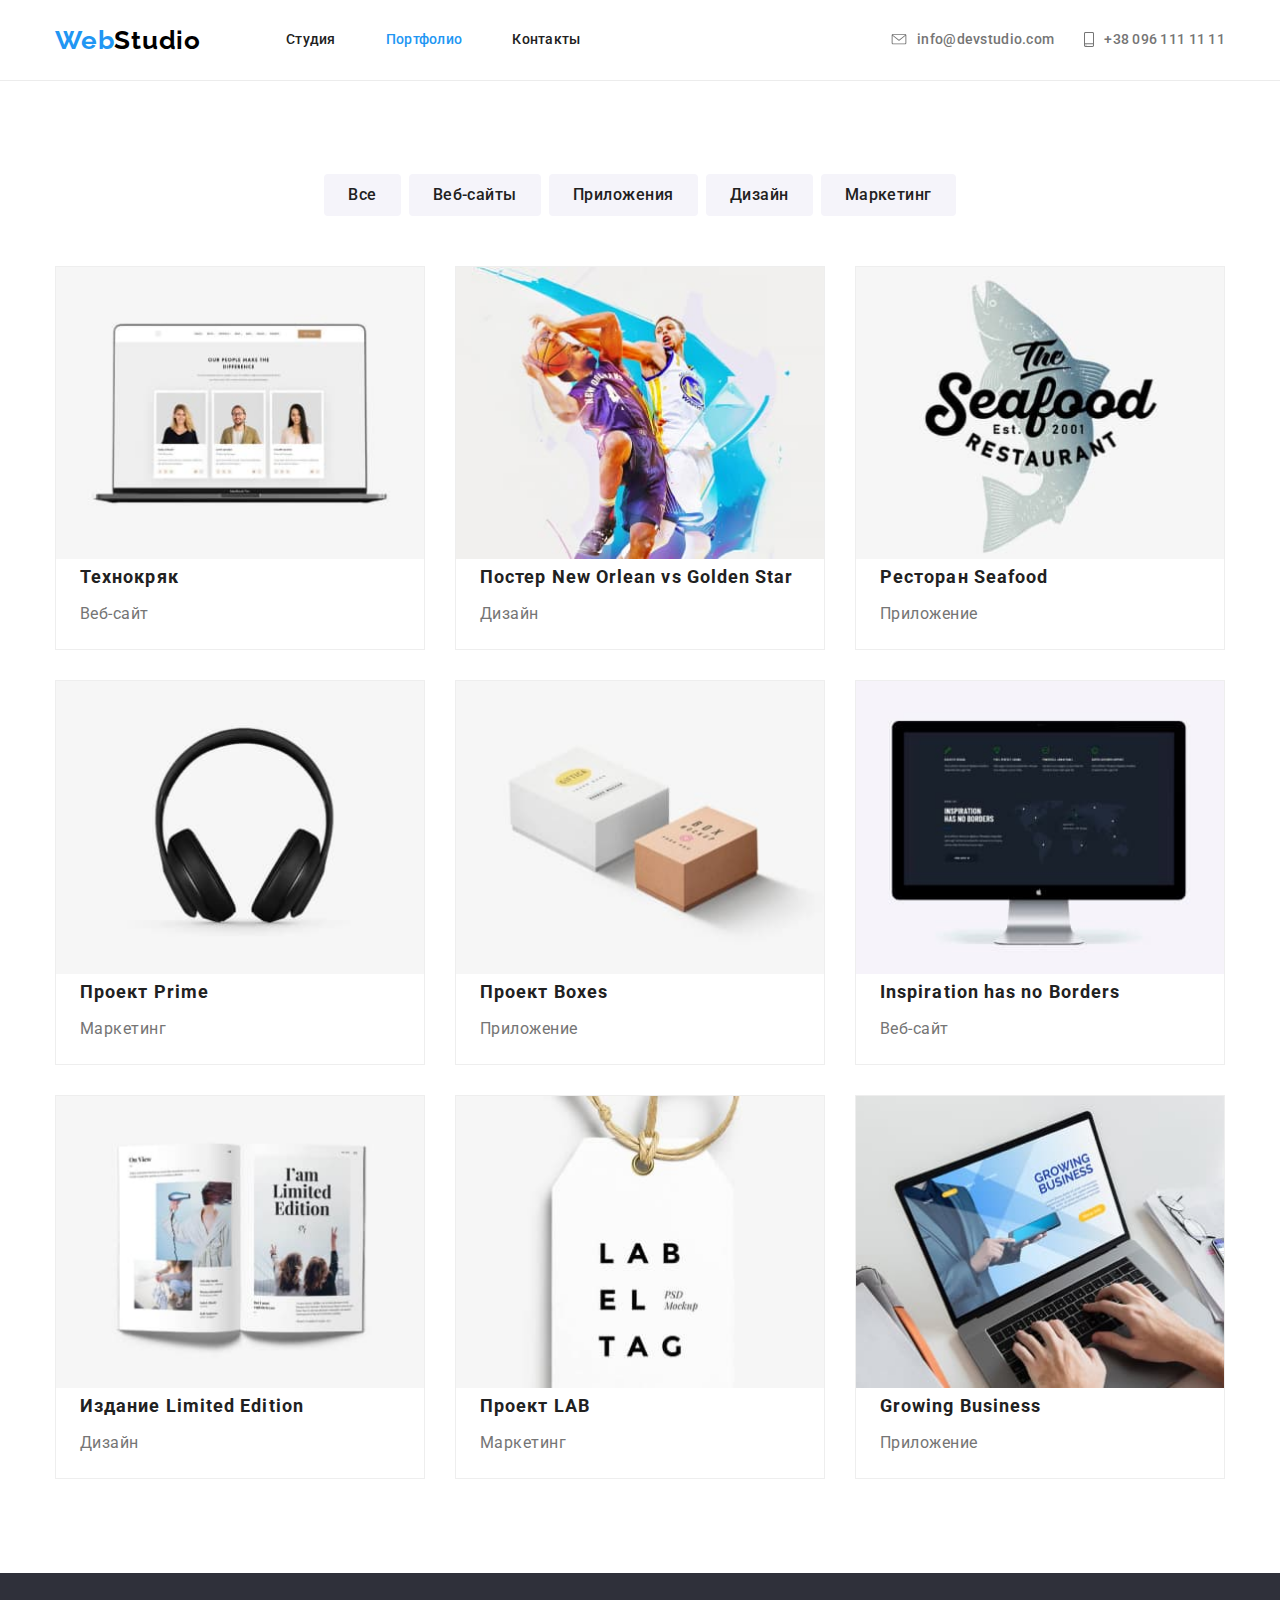
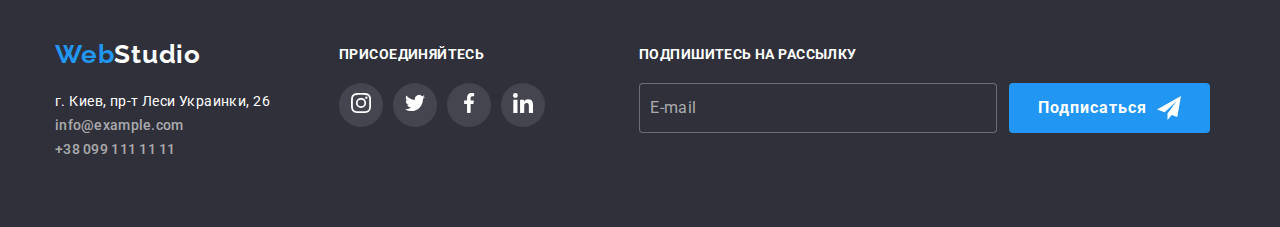
==== commit 3b02bcc1: "коректировки по замечаниям домашки" ====
--- a/portfolio.html
+++ b/portfolio.html
@@ -19,7 +19,7 @@
         <a href="./index.html" id="logotip" class="logo"><span class="first-word">Web</span>Studio</a>
         <ul class="site-nav list">
           <li class="item"><a href="" class="link">Студия</a></li>
-          <li class="item"><a href="./portfolio.html" class="link">Портфолио</a></li>
+          <li class="item"><a href="./portfolio.html" class="link current">Портфолио</a></li>
           <li class="item"><a href="" class="link">Контакты</a></li>
         </ul>
 
--- a/css/styles.css
+++ b/css/styles.css
@@ -61,7 +61,7 @@
   align-items: center;
 }
 .page-heder {
-  border-bottom: 1px solid #ECECEC;
+  border-bottom: 1px solid var(--boder-line-head);
 }
 .site-nav {
   display: flex;
@@ -197,7 +197,7 @@
 .hero .link {
   display: inline-block;
   border-radius: 4px;
-  padding: 13px 38px 7px 26px;
+  padding: 10px 32px;
   min-width: 200px;
 
   color: var(--primary-white-color);
